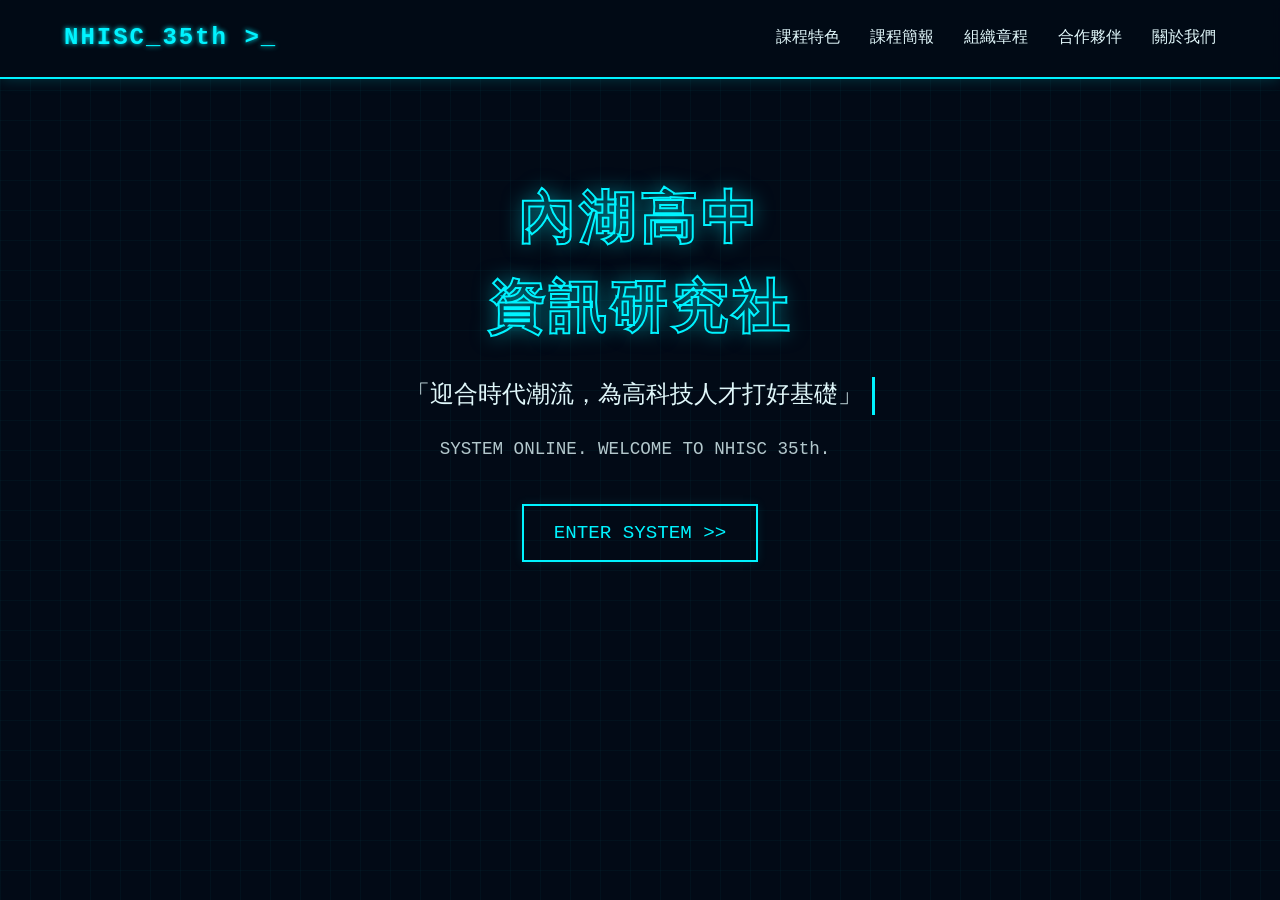
==== index.html @ 18f3d664 "Add files via upload" ====
<!DOCTYPE html>
<html lang="zh-TW">
<head>
    <meta charset="UTF-8">
    <meta name="viewport" content="width=device-width, initial-scale=1.0">
    <title>首頁 | 內中資研社 35th</title>
    <link rel="stylesheet" href="style.css">
</head>
<body>

    <header>
        <div class="logo">NHISC_35th &gt;_</div>
        <ul class="nav-links">
            <li><a href="features.html">課程特色</a></li>
            <li><a href="slides.html">課程簡報</a></li>
            <li><a href="constitution.html">組織章程</a></li>
            <li><a href="partners.html">合作夥伴</a></li>
            <li><a href="about.html">關於我們</a></li>
        </ul>
    </header>

    <div class="hero">
        <h1 style="font-size: 3.5rem;">內湖高中<br>資訊研究社</h1>
        <p>「迎合時代潮流，為高科技人才打好基礎」</p>
        <p style="border: none; font-size: 1.1rem; opacity: 0.8; margin-top: -20px;">SYSTEM ONLINE. WELCOME TO NHISC 35th.</p>
        <a href="about.html" class="btn">ENTER SYSTEM &gt;&gt;</a>
    </div>

</body>
</html>
---- style.css ----
/* style.css - 核心樣式 */

:root {
    /* 定義變數：方便統一修改顏色 */
    --bg-color: #020a16;      /* 極深藍背景 */
    --nav-bg: rgba(2, 10, 22, 0.9); /* 導覽列半透明背景 */
    --text-main: #e0f7fa;     /* 主要文字（極淺藍/白） */
    --neon-blue: #00f3ff;     /* 核心霓虹藍 (Cyan) */
    --neon-glow: 0 0 10px #00f3ff, 0 0 20px #00f3ff; /* 發光特效 */
    --border-color: #1a3c5e;  /* 邊框顏色 */
}

* {
    margin: 0;
    padding: 0;
    box-sizing: border-box;
    font-family: 'Courier New', Courier, monospace; /* 使用等寬字體增加科技感 */
}

body {
    background-color: var(--bg-color);
    color: var(--text-main);
    line-height: 1.6;
    /* 背景網格線特效 */
    background-image: 
        linear-gradient(rgba(0, 243, 255, 0.03) 1px, transparent 1px),
        linear-gradient(90deg, rgba(0, 243, 255, 0.03) 1px, transparent 1px);
    background-size: 30px 30px;
}

/* --- 導覽列 --- */
header {
    position: fixed;
    top: 0;
    width: 100%;
    display: flex;
    justify-content: space-between;
    align-items: center;
    padding: 1.2rem 5%;
    background: var(--nav-bg);
    border-bottom: 2px solid var(--neon-blue);
    box-shadow: 0 0 15px rgba(0, 243, 255, 0.2);
    z-index: 1000;
    backdrop-filter: blur(5px);
}

.logo {
    font-size: 1.5rem;
    font-weight: bold;
    color: var(--neon-blue);
    text-shadow: 0 0 5px var(--neon-blue);
    letter-spacing: 2px;
}

.nav-links {
    list-style: none;
    display: flex;
}

.nav-links li {
    margin-left: 30px;
}

.nav-links a {
    text-decoration: none;
    color: var(--text-main);
    font-size: 1rem;
    transition: 0.3s;
    position: relative;
}

/* 滑鼠移過去的特效 */
.nav-links a:hover {
    color: var(--neon-blue);
    text-shadow: 0 0 8px var(--neon-blue);
}

/* --- 主要內容區 --- */
.container {
    padding: 120px 10% 60px; /* 避開導覽列的高度 */
    min-height: 100vh;
}

/* 首頁封面大標題 */
.hero {
    height: 100vh;
    display: flex;
    flex-direction: column;
    justify-content: center;
    align-items: center;
    text-align: center;
    margin-top: -80px; /* 修正 padding 造成的偏移 */
}

.hero h1 {
    font-size: 4rem;
    color: transparent;
    -webkit-text-stroke: 2px var(--neon-blue); /* 鏤空文字效果 */
    text-shadow: 0 0 20px rgba(0, 243, 255, 0.5);
    margin-bottom: 20px;
    letter-spacing: 5px;
}

.hero p {
    font-size: 1.5rem;
    color: var(--text-main);
    margin-bottom: 40px;
    border-right: 3px solid var(--neon-blue); /* 打字機游標效果 */
    padding-right: 10px;
    animation: blink 1s infinite;
}

/* 按鈕樣式 */
.btn {
    padding: 12px 30px;
    background: transparent;
    border: 2px solid var(--neon-blue);
    color: var(--neon-blue);
    font-size: 1.2rem;
    cursor: pointer;
    transition: 0.3s;
    text-decoration: none;
    box-shadow: 0 0 10px rgba(0, 243, 255, 0.1);
}

.btn:hover {
    background: var(--neon-blue);
    color: var(--bg-color); /* 反白效果 */
    box-shadow: 0 0 20px var(--neon-blue);
}

/* 內頁標題樣式 */
.page-title {
    border-left: 5px solid var(--neon-blue);
    padding-left: 20px;
    margin-bottom: 40px;
    font-size: 2.5rem;
    color: var(--neon-blue);
}

/* 簡單的卡片樣式 (用於課程、夥伴) */
.card-grid {
    display: grid;
    grid-template-columns: repeat(auto-fit, minmax(250px, 1fr));
    gap: 30px;
}

.card {
    border: 1px solid var(--border-color);
    padding: 20px;
    background: rgba(255, 255, 255, 0.05);
    transition: 0.3s;
}

.card:hover {
    border-color: var(--neon-blue);
    box-shadow: 0 0 15px rgba(0, 243, 255, 0.2);
    transform: translateY(-5px);
}

/* 動畫定義 */
@keyframes blink {
    50% { border-color: transparent; }
}

/* RWD 手機版微調 */
@media (max-width: 768px) {
    .nav-links { display: none; } /* 手機版暫時隱藏選單，未來可用 JS 做漢堡選單 */
    .hero h1 { font-size: 2.5rem; }
}
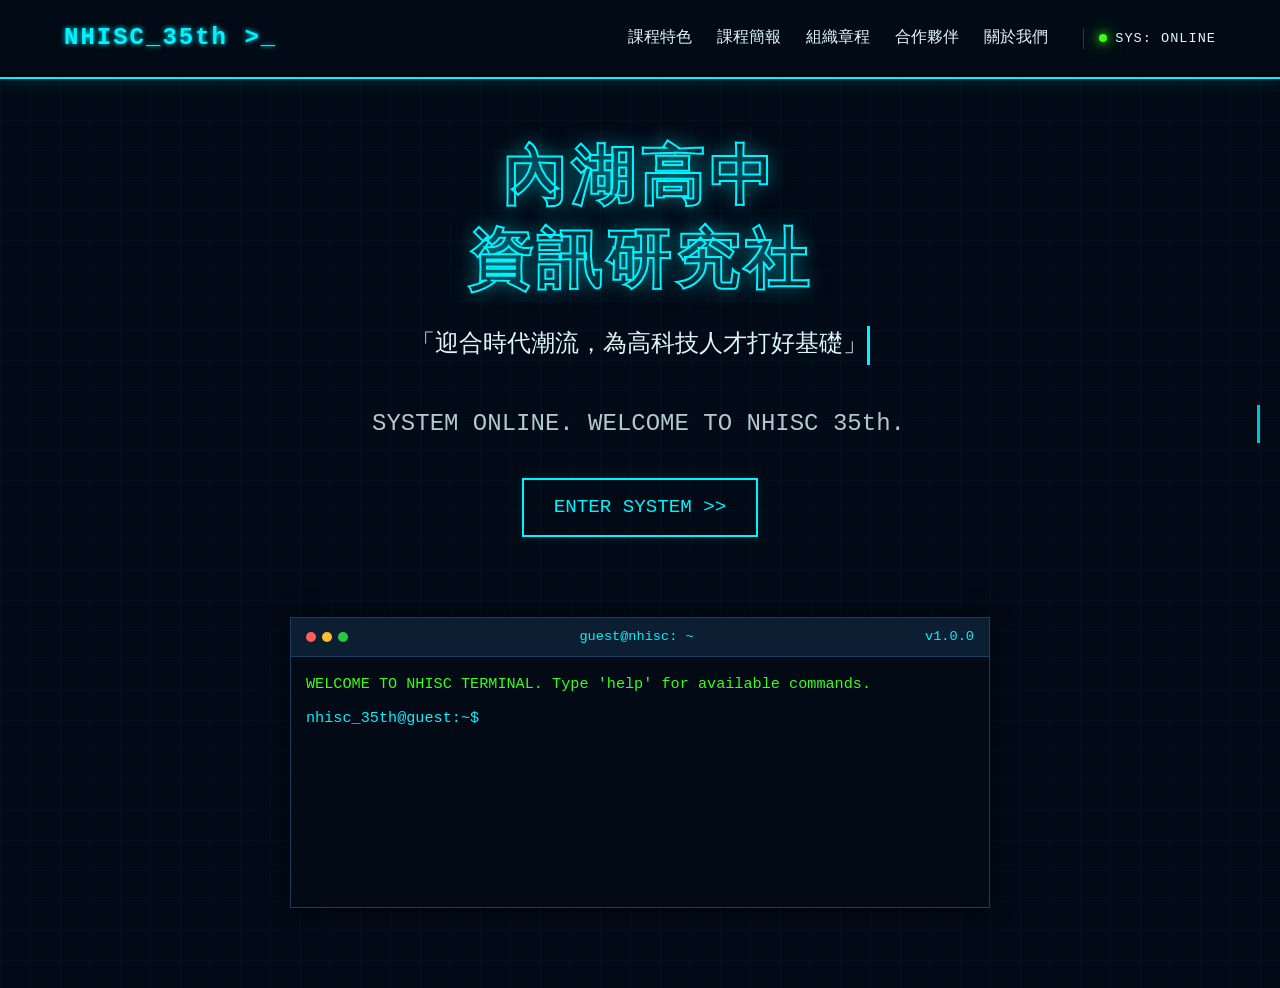
==== commit 3f5a8c20: "Add 404 error page and enhance homepage with interactive terminal features" ====
--- a/index.html
+++ b/index.html
@@ -10,21 +10,196 @@
 
     <header>
         <div class="logo">NHISC_35th &gt;_</div>
+        
+        <input type="checkbox" id="menu-toggle">
+        <label for="menu-toggle" class="hamburger">&#9776;</label>
+
         <ul class="nav-links">
             <li><a href="features.html">課程特色</a></li>
             <li><a href="slides.html">課程簡報</a></li>
             <li><a href="constitution.html">組織章程</a></li>
             <li><a href="partners.html">合作夥伴</a></li>
             <li><a href="about.html">關於我們</a></li>
+            <li>
+                <div class="status-container">
+                    <div class="status-item">
+                        <span class="indicator blink"></span>
+                        <span>SYS: ONLINE</span>
+                    </div>
+                </div>
+            </li>
         </ul>
     </header>
 
     <div class="hero">
-        <h1 style="font-size: 3.5rem;">內湖高中<br>資訊研究社</h1>
-        <p>「迎合時代潮流，為高科技人才打好基礎」</p>
-        <p style="border: none; font-size: 1.1rem; opacity: 0.8; margin-top: -20px;">SYSTEM ONLINE. WELCOME TO NHISC 35th.</p>
-        <a href="about.html" class="btn">ENTER SYSTEM &gt;&gt;</a>
+        <h1>內湖高中<br>資訊研究社</h1>
+        
+        <div class="typing-box">
+            <p>「迎合時代潮流，為高科技人才打好基礎」</p>
+        </div>
+        
+        <p class="hero-sub">SYSTEM ONLINE. WELCOME TO NHISC 35th.</p>
+        <a href="about.html" class="btn" style="margin-bottom: 40px;">ENTER SYSTEM &gt;&gt;</a>
+
+        <div class="terminal-container">
+            <div class="terminal-header">
+                <div class="terminal-buttons">
+                    <span class="t-btn"></span>
+                    <span class="t-btn minimize"></span>
+                    <span class="t-btn maximize"></span>
+                </div>
+                <div class="terminal-title">guest@nhisc: ~</div>
+                <div>v1.0.0</div>
+            </div>
+            <div class="terminal-body" id="terminalBody">
+                <div class="terminal-output" id="terminalOutput">WELCOME TO NHISC TERMINAL. Type 'help' for available commands.</div>
+                <div class="terminal-input-line">
+                    <span class="prompt">nhisc_35th@guest:~$</span>
+                    <input type="text" class="terminal-input" id="terminalInput" autofocus autocomplete="off" autocapitalize="none">
+                </div>
+            </div>
+        </div>
     </div>
 
+    <script>
+        const terminalInput = document.getElementById('terminalInput');
+        const terminalOutput = document.getElementById('terminalOutput');
+        const terminalBody = document.getElementById('terminalBody');
+        const terminalContainer = document.querySelector('.terminal-container');
+
+        // 歷史指令紀錄功能 (按上下鍵可以切換舊指令)
+        let commandHistory = [];
+        let historyIndex = -1;
+
+        terminalInput.addEventListener('keydown', function(e) {
+            // 處理「上」鍵：讀取上一個指令
+            if (e.key === 'ArrowUp') {
+                e.preventDefault();
+                if (commandHistory.length > 0 && historyIndex < commandHistory.length - 1) {
+                    historyIndex++;
+                    this.value = commandHistory[commandHistory.length - 1 - historyIndex];
+                }
+            }
+            // 處理「下」鍵：讀取下一個指令
+            else if (e.key === 'ArrowDown') {
+                e.preventDefault();
+                if (historyIndex > 0) {
+                    historyIndex--;
+                    this.value = commandHistory[commandHistory.length - 1 - historyIndex];
+                } else if (historyIndex === 0) {
+                    historyIndex = -1;
+                    this.value = '';
+                }
+            }
+            // 處理 Enter 鍵：執行指令
+            else if (e.key === 'Enter') {
+                const rawInput = this.value;
+                const command = rawInput.trim().toLowerCase();
+                
+                if (command !== '') {
+                    commandHistory.push(rawInput); // 存入歷史紀錄
+                }
+                historyIndex = -1; // 重設歷史指標
+                
+                let currentOutput = terminalOutput.innerHTML;
+                currentOutput += `<br><span style="color: var(--neon-blue);">nhisc_35th@guest:~$ ${rawInput}</span><br>`;
+
+                // === 新增/擴充的指令邏輯 ===
+                
+                // 1. 幫助清單
+                if (command === 'help') {
+                    currentOutput += `Available commands:<br>` +
+                                     `  help         - Show this help message<br>` +
+                                     `  cat about.txt- Show club introduction<br>` +
+                                     `  time         - Display current system time<br>` +
+                                     `  theme [color]- Change terminal color (green, cyan, pink, amber)<br>` +
+                                     `  matrix       - Trigger hacker matrix overflow simulation<br>` +
+                                     `  sudo rm -rf /- Total destruction (Caution!)<br>` +
+                                     `  clear        - Clear terminal screen`;
+                } 
+                // 2. 社團簡介
+                else if (command === 'cat about.txt') {
+                    currentOutput += `第 35 屆內湖高中資訊研究社 (NHISC)。<br>` +
+                                     `核心培訓：網頁開發、APCS 觀念實作、資訊安全、CTF 攻防實戰。<br>` +
+                                     `共享與成長，程式愛好者得極客基地。`;
+                } 
+                // 3. 顯示時間功能
+                else if (command === 'time') {
+                    const now = new Date();
+                    currentOutput += `[SYSTEM TIME] ${now.toLocaleString()}`;
+                } 
+                // 4. 換顏色功能 (theme green/cyan/pink/amber)
+                else if (command.startsWith('theme ')) {
+                    const color = command.substring(6).trim();
+                    if (color === 'green') {
+                        terminalBody.style.color = '#39ff14';
+                        terminalInput.style.color = '#39ff14';
+                        currentOutput += `Theme changed to CLASSIC GREEN.`;
+                    } else if (color === 'cyan') {
+                        terminalBody.style.color = '#00f3ff';
+                        terminalInput.style.color = '#00f3ff';
+                        currentOutput += `Theme changed to CYBER CYAN.`;
+                    } else if (color === 'pink') {
+                        terminalBody.style.color = '#ff00f3';
+                        terminalInput.style.color = '#ff00f3';
+                        currentOutput += `Theme changed to NEON PINK.`;
+                    } else if (color === 'amber') {
+                        terminalBody.style.color = '#ffb703';
+                        terminalInput.style.color = '#ffb703';
+                        currentOutput += `Theme changed to RETRO AMBER.`;
+                    } else {
+                        currentOutput += `Unknown theme: '${color}'. Try: green, cyan, pink, amber.`;
+                    }
+                } 
+                // 5. 特效彩蛋：Matrix 數字雨矩陣模擬
+                else if (command === 'matrix') {
+                    currentOutput += `<span style="color: #39ff14;">[LOADING] EXECUTING MATRIX OVERFLOW...</span><br>`;
+                    let count = 0;
+                    const interval = setInterval(() => {
+                        let binaryLine = '';
+                        for(let i=0; i<4; i++) {
+                            binaryLine += Math.random().toString(2).substring(2, 17) + ' ';
+                        }
+                        terminalOutput.innerHTML += `<div style="font-size:0.85rem; opacity:0.8;">${binaryLine}</div>`;
+                        terminalBody.scrollTop = terminalBody.scrollHeight;
+                        count++;
+                        if(count > 15) {
+                            clearInterval(interval);
+                            terminalOutput.innerHTML += `<br>Matrix dump complete.<br>`;
+                            terminalBody.scrollTop = terminalBody.scrollHeight;
+                        }
+                    }, 80);
+                }
+                // 6. 惡作劇破壞指令
+                else if (command === 'sudo rm -rf /') {
+                    currentOutput += `<span style="color: #ff00f3;">[WARNING] SYSTEM CRITICAL ERROR! BOOTING INTO SAFE ZONE...</span>`;
+                    
+                    // 讓螢幕閃爍一下後，1秒內直接強制跳轉到你的 404 頁面！
+                    document.body.style.animation = "pulse 0.2s 3";
+                    setTimeout(() => {
+                        window.location.href = '404.html';
+                    }, 1000);
+                }
+                // 7. 清除畫面
+                else if (command === 'clear') {
+                    currentOutput = `Terminal cleared. Type 'help' for commands.`;
+                } else if (command === '') {
+                    currentOutput += ``;
+                } else {
+                    currentOutput += `Unknown command: '${command}'. Type 'help' for support.`;
+                }
+
+                // 更新畫面並將捲軸拉到底部
+                terminalOutput.innerHTML = currentOutput;
+                this.value = '';
+                terminalBody.scrollTop = terminalBody.scrollHeight;
+            }
+        });
+
+        // 點擊終端機內部自動自動聚焦輸入框
+        terminalBody.addEventListener('click', () => {
+            terminalInput.focus();
+        });
+    </script>
 </body>
 </html>
--- a/style.css
+++ b/style.css
@@ -1,27 +1,27 @@
-/* style.css - 核心樣式 */
+/* style.css - 35th NHISC 完美修復版 */
 
 :root {
-    /* 定義變數：方便統一修改顏色 */
-    --bg-color: #020a16;      /* 極深藍背景 */
-    --nav-bg: rgba(2, 10, 22, 0.9); /* 導覽列半透明背景 */
-    --text-main: #e0f7fa;     /* 主要文字（極淺藍/白） */
-    --neon-blue: #00f3ff;     /* 核心霓虹藍 (Cyan) */
-    --neon-glow: 0 0 10px #00f3ff, 0 0 20px #00f3ff; /* 發光特效 */
-    --border-color: #1a3c5e;  /* 邊框顏色 */
+    --bg-color: #020a16;      
+    --nav-bg: rgba(2, 10, 22, 0.9); 
+    --text-main: #e0f7fa;     
+    --neon-blue: #00f3ff;     
+    --neon-glow: 0 0 10px #00f3ff, 0 0 20px #00f3ff; 
+    --border-color: #1a3c5e;  
+    --neon-green: #39ff14;    /* 科技綠 */
+    --neon-pink: #ff00f3;     
 }
 
 * {
     margin: 0;
     padding: 0;
     box-sizing: border-box;
-    font-family: 'Courier New', Courier, monospace; /* 使用等寬字體增加科技感 */
+    font-family: 'Courier New', Courier, monospace; 
 }
 
 body {
     background-color: var(--bg-color);
     color: var(--text-main);
     line-height: 1.6;
-    /* 背景網格線特效 */
     background-image: 
         linear-gradient(rgba(0, 243, 255, 0.03) 1px, transparent 1px),
         linear-gradient(90deg, rgba(0, 243, 255, 0.03) 1px, transparent 1px);
@@ -32,6 +32,7 @@
 header {
     position: fixed;
     top: 0;
+    left: 0;
     width: 100%;
     display: flex;
     justify-content: space-between;
@@ -52,13 +53,26 @@
     letter-spacing: 2px;
 }
 
+#menu-toggle {
+    display: none;
+}
+
+.hamburger {
+    display: none;
+    font-size: 1.8rem;
+    color: var(--neon-blue);
+    cursor: pointer;
+    text-shadow: 0 0 5px var(--neon-blue);
+}
+
 .nav-links {
     list-style: none;
     display: flex;
+    align-items: center;
 }
 
 .nav-links li {
-    margin-left: 30px;
+    margin-left: 25px; /* 稍微縮小防止橫向太擠 */
 }
 
 .nav-links a {
@@ -66,51 +80,101 @@
     color: var(--text-main);
     font-size: 1rem;
     transition: 0.3s;
-    position: relative;
-}
-
-/* 滑鼠移過去的特效 */
+}
+
 .nav-links a:hover {
     color: var(--neon-blue);
     text-shadow: 0 0 8px var(--neon-blue);
 }
 
-/* --- 主要內容區 --- */
+/* --- 即時狀態燈樣式（放回右側） --- */
+.status-container {
+    display: flex;
+    align-items: center;
+    font-size: 0.85rem;
+    border-left: 1px solid var(--border-color);
+    padding-left: 15px;
+    margin-left: 10px;
+}
+
+.status-item {
+    display: flex;
+    align-items: center;
+    gap: 8px;
+    white-space: nowrap;
+    letter-spacing: 1px;
+}
+
+.indicator {
+    width: 8px;
+    height: 8px;
+    border-radius: 50%;
+    background-color: var(--neon-green);
+    display: inline-block;
+}
+
+.indicator.blink {
+    box-shadow: 0 0 10px var(--neon-green), 0 0 20px var(--neon-green);
+    animation: statusPulse 2s infinite ease-in-out;
+}
+
+@keyframes statusPulse {
+    0% { opacity: 0.4; box-shadow: 0 0 4px var(--neon-green); }
+    50% { opacity: 1; box-shadow: 0 0 12px var(--neon-green), 0 0 20px var(--neon-green); }
+    100% { opacity: 0.4; box-shadow: 0 0 4px var(--neon-green); }
+}
+
+/* --- 主要內容區（內頁用） --- */
 .container {
-    padding: 120px 10% 60px; /* 避開導覽列的高度 */
+    padding: 120px 10% 60px; 
     min-height: 100vh;
 }
 
-/* 首頁封面大標題 */
+/* --- 【核心修復點】首頁 Hero 區塊 --- */
 .hero {
-    height: 100vh;
+    min-height: 100vh;
     display: flex;
     flex-direction: column;
     justify-content: center;
     align-items: center;
     text-align: center;
-    margin-top: -80px; /* 修正 padding 造成的偏移 */
+    /* 關鍵：強制加上 padding-top，把標題往下推，絕對不被 header 擋到！ */
+    padding: 140px 20px 60px; 
 }
 
 .hero h1 {
     font-size: 4rem;
     color: transparent;
-    -webkit-text-stroke: 2px var(--neon-blue); /* 鏤空文字效果 */
+    -webkit-text-stroke: 2px var(--neon-blue); 
     text-shadow: 0 0 20px rgba(0, 243, 255, 0.5);
     margin-bottom: 20px;
     letter-spacing: 5px;
+    line-height: 1.3; /* 確保兩行字之間有足夠高度 */
+}
+
+.typing-box {
+    display: inline-block;
+    margin-bottom: 40px;
 }
 
 .hero p {
     font-size: 1.5rem;
     color: var(--text-main);
-    margin-bottom: 40px;
-    border-right: 3px solid var(--neon-blue); /* 打字機游標效果 */
-    padding-right: 10px;
-    animation: blink 1s infinite;
-}
-
-/* 按鈕樣式 */
+    white-space: nowrap;
+    overflow: hidden;
+    border-right: 3px solid var(--neon-blue); 
+    width: 0;
+    animation: 
+        typing 3s steps(20) forwards,
+        blink 0.8s infinite;
+}
+
+.hero-sub {
+    font-size: 1.1rem;
+    opacity: 0.8;
+    margin-bottom: 35px;
+}
+
 .btn {
     padding: 12px 30px;
     background: transparent;
@@ -125,46 +189,98 @@
 
 .btn:hover {
     background: var(--neon-blue);
-    color: var(--bg-color); /* 反白效果 */
+    color: var(--bg-color); 
     box-shadow: 0 0 20px var(--neon-blue);
 }
 
-/* 內頁標題樣式 */
-.page-title {
-    border-left: 5px solid var(--neon-blue);
-    padding-left: 20px;
-    margin-bottom: 40px;
-    font-size: 2.5rem;
-    color: var(--neon-blue);
-}
-
-/* 簡單的卡片樣式 (用於課程、夥伴) */
-.card-grid {
-    display: grid;
-    grid-template-columns: repeat(auto-fit, minmax(250px, 1fr));
-    gap: 30px;
-}
-
-.card {
+/* --- 互動式 Terminal 樣式 --- */
+.terminal-container {
+    width: 100%;
+    max-width: 700px;
+    margin: 40px auto 20px;
     border: 1px solid var(--border-color);
-    padding: 20px;
-    background: rgba(255, 255, 255, 0.05);
-    transition: 0.3s;
-}
-
-.card:hover {
-    border-color: var(--neon-blue);
-    box-shadow: 0 0 15px rgba(0, 243, 255, 0.2);
-    transform: translateY(-5px);
-}
+    background: rgba(2, 10, 22, 0.95);
+    box-shadow: 0 0 20px rgba(0, 0, 0, 0.7);
+    text-align: left;
+}
+
+.terminal-header {
+    background: rgba(26, 60, 94, 0.4);
+    padding: 8px 15px;
+    display: flex;
+    justify-content: space-between;
+    align-items: center;
+    border-bottom: 1px solid var(--border-color);
+    font-size: 0.85rem;
+    color: var(--neon-blue);
+}
+
+.terminal-buttons {
+    display: flex;
+    gap: 6px;
+}
+
+.t-btn { width: 10px; height: 10px; border-radius: 50%; background: #ff5f56; }
+.t-btn.minimize { background: #ffbd2e; }
+.t-btn.maximize { background: #27c93f; }
+
+.terminal-body {
+    padding: 15px;
+    height: 250px;
+    overflow-y: auto;
+    font-size: 0.95rem;
+    color: var(--neon-green); 
+}
+
+.terminal-output { white-space: pre-wrap; margin-bottom: 10px; }
+.terminal-input-line { display: flex; align-items: center; }
+.prompt { color: var(--neon-blue); margin-right: 8px; white-space: nowrap; }
+.terminal-input {
+    background: transparent;
+    border: none;
+    color: inherit; /* 關鍵：改成 inherit 才會跟著 theme 指令一起變色！ */
+    font-family: inherit;
+    font-size: inherit;
+    width: 100%;
+    outline: none;
+}
+/* 404 專用樣式 */
+.error-body { display: flex; justify-content: center; align-items: center; height: 100vh; text-align: center; flex-direction: column; padding: 20px; }
+.error-code { font-size: 6rem; color: var(--neon-pink); text-shadow: 0 0 15px var(--neon-pink); margin-bottom: 10px; }
 
 /* 動畫定義 */
-@keyframes blink {
-    50% { border-color: transparent; }
-}
-
-/* RWD 手機版微調 */
+@keyframes typing { from { width: 0; } to { width: 100%; } }
+@keyframes blink { 50% { border-color: transparent; } }
+@keyframes pulse { 0% { opacity: 0.3; transform: scale(1); } 50% { opacity: 1; transform: scale(1.01); filter: hue-rotate(10deg); } 100% { opacity: 0.3; transform: scale(1); } }
+
+/* --- RWD 手機版響應式設定 --- */
 @media (max-width: 768px) {
-    .nav-links { display: none; } /* 手機版暫時隱藏選單，未來可用 JS 做漢堡選單 */
+    .hamburger { display: block; }
+    .nav-links {
+        display: none; 
+        flex-direction: column;
+        position: absolute;
+        top: 100%;
+        left: 0;
+        width: 100%;
+        background: var(--bg-color);
+        border-bottom: 2px solid var(--neon-blue);
+        padding: 20px 0;
+        box-shadow: 0 10px 15px rgba(0, 243, 255, 0.2);
+    }
+    .nav-links li { margin: 15px 0; text-align: center; width: 100%; }
+    #menu-toggle:checked + .hamburger + .nav-links { display: flex; }
+
+    .status-container {
+        border-left: none;
+        border-top: 1px solid var(--border-color);
+        padding-left: 0;
+        padding-top: 15px;
+        margin-left: 0;
+        margin-top: 5px;
+        justify-content: center;
+    }
+    .hero { padding-top: 120px; }
     .hero h1 { font-size: 2.5rem; }
+    .hero p { font-size: 1.1rem; }
 }
